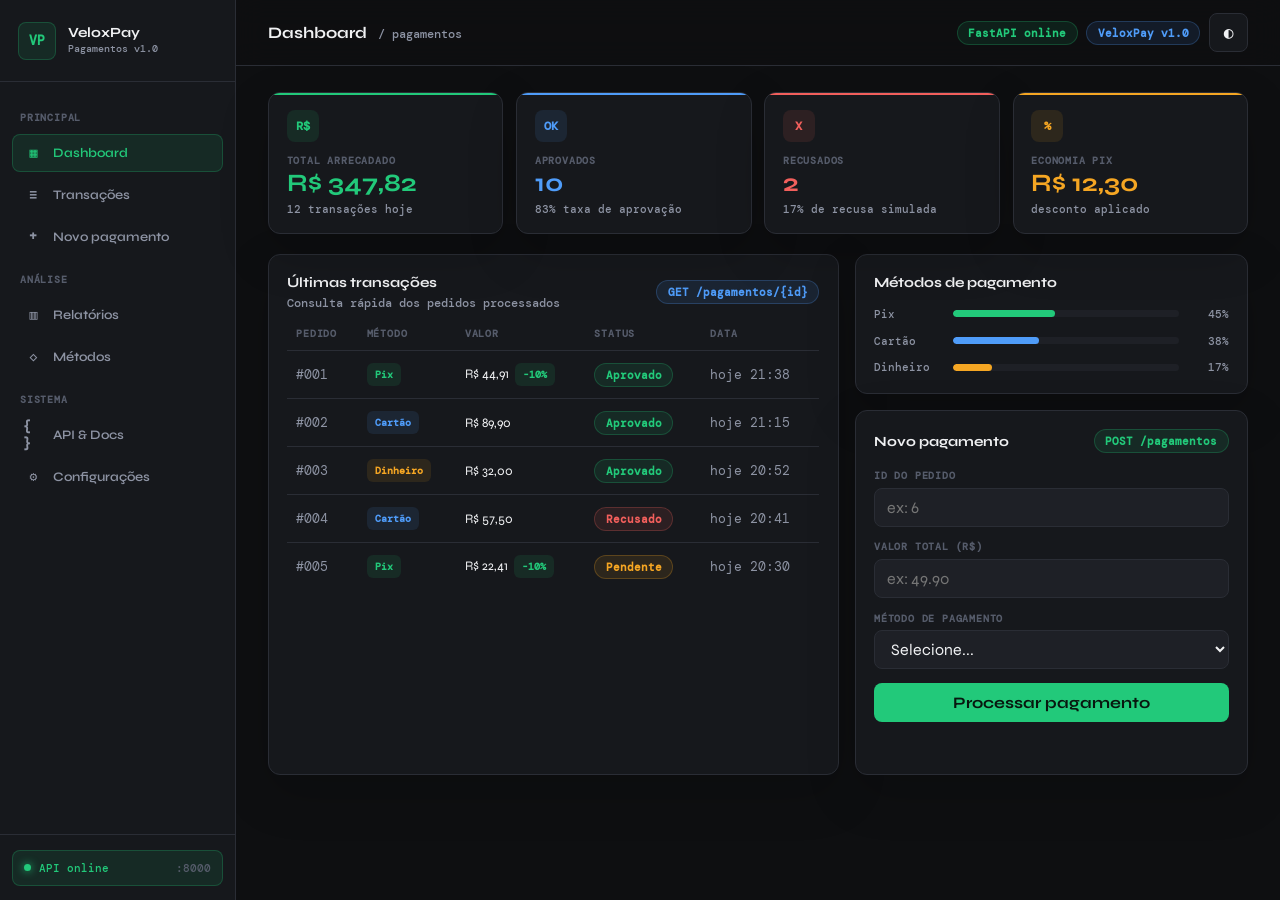
==== veloxpay-frontend/index.html @ e61789ac "Initial VeloxPay project" ====
<!DOCTYPE html>
<html lang="pt-BR">
<head>
  <meta charset="UTF-8">
  <meta name="viewport" content="width=device-width, initial-scale=1.0">
  <title>VeloxPay - API de Pagamentos</title>
  <link rel="preconnect" href="https://fonts.googleapis.com">
  <link rel="preconnect" href="https://fonts.gstatic.com" crossorigin>
  <link href="https://fonts.googleapis.com/css2?family=DM+Mono:wght@400;500&family=Syne:wght@400;500;600;700&display=swap" rel="stylesheet">
  <link rel="stylesheet" href="css/theme.css">
  <link rel="stylesheet" href="css/layout.css">
  <link rel="stylesheet" href="css/components.css">
</head>
<body>
  <aside class="sidebar">
    <a class="brand" href="#dashboard" data-view="dashboard" aria-label="VeloxPay Dashboard">
      <span class="brand-mark">VP</span>
      <span class="brand-copy">
        <strong>VeloxPay</strong>
        <small>Pagamentos v1.0</small>
      </span>
    </a>

    <nav class="nav" aria-label="Navegação principal">
      <span class="nav-label">Principal</span>
      <button class="nav-item active" type="button" data-view="dashboard">
        <span class="nav-icon">▦</span>
        Dashboard
      </button>
      <button class="nav-item" type="button" data-view="dashboard" data-focus="transactions">
        <span class="nav-icon">≡</span>
        Transações
      </button>
      <button class="nav-item" type="button" data-view="dashboard" data-focus="new-payment">
        <span class="nav-icon">+</span>
        Novo pagamento
      </button>

      <span class="nav-label">Análise</span>
      <button class="nav-item" type="button" data-view="relatorios">
        <span class="nav-icon">▥</span>
        Relatórios
      </button>
      <button class="nav-item" type="button" data-view="metodos">
        <span class="nav-icon">◇</span>
        Métodos
      </button>

      <span class="nav-label">Sistema</span>
      <button class="nav-item" type="button" data-view="api-docs">
        <span class="nav-icon">{ }</span>
        API & Docs
      </button>
      <button class="nav-item" type="button" data-view="configuracoes">
        <span class="nav-icon">⚙</span>
        Configurações
      </button>
    </nav>

    <div class="sidebar-footer">
      <div class="api-status">
        <span class="status-dot"></span>
        <span>API online</span>
        <small>:8000</small>
      </div>
    </div>
  </aside>

  <main class="main">
    <header class="topbar">
      <div class="topbar-heading">
        <strong id="viewTitle">Dashboard</strong>
        <span id="viewCrumb">/ pagamentos</span>
      </div>
      <div class="topbar-actions">
        <span class="pill pill-green">FastAPI online</span>
        <span class="pill pill-blue">VeloxPay v1.0</span>
        <button class="icon-button" id="themeToggle" type="button" aria-label="Alternar tema">◐</button>
      </div>
    </header>

    <section class="content" id="viewContainer" aria-live="polite"></section>
  </main>

  <script src="js/api-simulator.js"></script>
  <script src="js/router.js"></script>
  <script src="js/app.js"></script>
</body>
</html>
---- veloxpay-frontend/css/theme.css ----
:root {
  --bg: #0e0f11;
  --surface: #16181c;
  --surface-2: #1e2026;
  --surface-3: #242832;
  --border: #2a2d35;
  --border-strong: #363a44;
  --text: #f0f1f3;
  --muted: #8d93a3;
  --hint: #565c6b;
  --green: #22c97a;
  --green-bg: rgba(34, 201, 122, 0.1);
  --green-border: rgba(34, 201, 122, 0.24);
  --blue: #4f9cf9;
  --blue-bg: rgba(79, 156, 249, 0.1);
  --blue-border: rgba(79, 156, 249, 0.24);
  --amber: #f5a623;
  --amber-bg: rgba(245, 166, 35, 0.1);
  --amber-border: rgba(245, 166, 35, 0.24);
  --red: #f25f5c;
  --red-bg: rgba(242, 95, 92, 0.1);
  --red-border: rgba(242, 95, 92, 0.24);
  --purple: #a78bfa;
  --purple-bg: rgba(167, 139, 250, 0.11);
  --purple-border: rgba(167, 139, 250, 0.26);
  --shadow: 0 18px 50px rgba(0, 0, 0, 0.18);
  --font-display: "Syne", system-ui, sans-serif;
  --font-mono: "DM Mono", ui-monospace, monospace;
  --radius: 8px;
  --radius-lg: 12px;
}

:root[data-theme="light"] {
  --bg: #f5f6f8;
  --surface: #ffffff;
  --surface-2: #eef1f5;
  --surface-3: #e5e9ef;
  --border: #d9dee7;
  --border-strong: #c7ceda;
  --text: #171a20;
  --muted: #626b7c;
  --hint: #8c95a5;
  --shadow: 0 18px 45px rgba(27, 36, 51, 0.08);
}

* {
  box-sizing: border-box;
}

html {
  min-height: 100%;
}

body {
  min-height: 100vh;
  margin: 0;
  background: var(--bg);
  color: var(--text);
  font-family: var(--font-display);
  letter-spacing: 0;
}

button,
input,
select,
textarea {
  font: inherit;
}

button {
  cursor: pointer;
}

a {
  color: inherit;
  text-decoration: none;
}

::selection {
  background: var(--green-bg);
  color: var(--green);
}

::-webkit-scrollbar {
  width: 7px;
  height: 7px;
}

::-webkit-scrollbar-track {
  background: transparent;
}

::-webkit-scrollbar-thumb {
  background: var(--border-strong);
  border-radius: 999px;
}
---- veloxpay-frontend/css/layout.css ----
body {
  display: flex;
}

.sidebar {
  position: sticky;
  top: 0;
  width: 236px;
  height: 100vh;
  display: flex;
  flex-direction: column;
  flex-shrink: 0;
  background: var(--surface);
  border-right: 1px solid var(--border);
}

.brand {
  min-height: 82px;
  padding: 1.35rem 1.15rem;
  display: flex;
  align-items: center;
  gap: 0.7rem;
  border-bottom: 1px solid var(--border);
}

.brand-mark {
  width: 38px;
  height: 38px;
  display: inline-flex;
  align-items: center;
  justify-content: center;
  border-radius: var(--radius);
  background: var(--green-bg);
  border: 1px solid var(--green-border);
  color: var(--green);
  font: 700 13px var(--font-mono);
}

.brand-copy {
  display: grid;
  gap: 2px;
}

.brand-copy strong {
  font-size: 14px;
  line-height: 1;
}

.brand-copy small {
  color: var(--muted);
  font: 500 10px var(--font-mono);
}

.nav {
  flex: 1;
  display: flex;
  flex-direction: column;
  gap: 4px;
  padding: 0.95rem 0.75rem;
}

.nav-label {
  padding: 0.85rem 0.5rem 0.35rem;
  color: var(--hint);
  font: 700 10px var(--font-mono);
  letter-spacing: 0.08em;
  text-transform: uppercase;
}

.nav-item {
  width: 100%;
  min-height: 38px;
  padding: 0 0.65rem;
  display: flex;
  align-items: center;
  gap: 0.6rem;
  border: 1px solid transparent;
  border-radius: var(--radius);
  background: transparent;
  color: var(--muted);
  text-align: left;
  font-size: 13px;
  font-weight: 600;
  transition: background 0.16s ease, border-color 0.16s ease, color 0.16s ease;
}

.nav-item:hover {
  background: var(--surface-2);
  color: var(--text);
}

.nav-item.active {
  background: var(--green-bg);
  border-color: var(--green-border);
  color: var(--green);
}

.nav-icon {
  width: 20px;
  display: inline-flex;
  justify-content: center;
  color: currentColor;
  font: 700 13px var(--font-mono);
}

.sidebar-footer {
  padding: 0.9rem 0.75rem;
  border-top: 1px solid var(--border);
}

.api-status {
  min-height: 36px;
  display: flex;
  align-items: center;
  gap: 0.5rem;
  padding: 0 0.7rem;
  border-radius: var(--radius);
  background: var(--green-bg);
  border: 1px solid var(--green-border);
  color: var(--green);
  font: 500 11px var(--font-mono);
}

.api-status small {
  margin-left: auto;
  color: var(--hint);
  font-size: 11px;
}

.status-dot {
  width: 7px;
  height: 7px;
  border-radius: 50%;
  background: var(--green);
  box-shadow: 0 0 8px var(--green);
  animation: pulse 1.8s ease-in-out infinite;
}

@keyframes pulse {
  50% { opacity: 0.38; }
}

.main {
  min-width: 0;
  flex: 1;
  display: flex;
  flex-direction: column;
}

.topbar {
  position: sticky;
  top: 0;
  z-index: 20;
  min-height: 66px;
  display: flex;
  align-items: center;
  justify-content: space-between;
  gap: 1rem;
  padding: 0 2rem;
  background: color-mix(in srgb, var(--bg) 86%, transparent);
  backdrop-filter: blur(14px);
  border-bottom: 1px solid var(--border);
}

.topbar-heading {
  display: flex;
  align-items: baseline;
  gap: 0.7rem;
}

.topbar-heading strong {
  font-size: 16px;
}

.topbar-heading span {
  color: var(--muted);
  font: 500 12px var(--font-mono);
}

.topbar-actions {
  display: flex;
  align-items: center;
  gap: 0.55rem;
}

.content {
  width: 100%;
  max-width: 1480px;
  padding: 1.6rem 2rem 2.4rem;
  display: flex;
  flex-direction: column;
  gap: 1.25rem;
}

.view-loading,
.view-error {
  min-height: 280px;
  display: grid;
  place-items: center;
  border: 1px dashed var(--border-strong);
  border-radius: var(--radius-lg);
  color: var(--muted);
  font: 500 13px var(--font-mono);
}

@media (max-width: 960px) {
  body {
    display: block;
  }

  .sidebar {
    position: static;
    width: 100%;
    height: auto;
  }

  .brand {
    min-height: 72px;
  }

  .nav {
    display: grid;
    grid-template-columns: repeat(3, minmax(0, 1fr));
    gap: 0.45rem;
  }

  .nav-label {
    display: none;
  }

  .sidebar-footer {
    display: none;
  }

  .topbar {
    position: static;
    padding: 1rem;
    align-items: flex-start;
    flex-direction: column;
  }

  .topbar-actions {
    flex-wrap: wrap;
  }

  .content {
    padding: 1rem;
  }
}

@media (max-width: 620px) {
  .nav {
    grid-template-columns: repeat(2, minmax(0, 1fr));
  }
}
---- veloxpay-frontend/css/components.css ----
.section-grid {
  display: grid;
  grid-template-columns: 1.45fr 1fr;
  gap: 1rem;
}

.stack {
  display: flex;
  flex-direction: column;
  gap: 1rem;
}

.metrics {
  display: grid;
  grid-template-columns: repeat(4, minmax(0, 1fr));
  gap: 0.8rem;
}

.card,
.metric-card {
  background: var(--surface);
  border: 1px solid var(--border);
  border-radius: var(--radius-lg);
  box-shadow: var(--shadow);
}

.metric-card {
  position: relative;
  min-height: 132px;
  padding: 1.1rem;
  overflow: hidden;
}

.metric-card::before {
  content: "";
  position: absolute;
  inset: 0 0 auto;
  height: 2px;
  background: var(--accent, var(--green));
}

.metric-card.green { --accent: var(--green); }
.metric-card.blue { --accent: var(--blue); }
.metric-card.amber { --accent: var(--amber); }
.metric-card.red { --accent: var(--red); }
.metric-card.purple { --accent: var(--purple); }

.metric-icon {
  width: 32px;
  height: 32px;
  display: grid;
  place-items: center;
  margin-bottom: 0.75rem;
  border-radius: var(--radius);
  background: var(--accent-bg, var(--green-bg));
  color: var(--accent, var(--green));
  font: 700 12px var(--font-mono);
}

.metric-card.green .metric-icon { --accent-bg: var(--green-bg); }
.metric-card.blue .metric-icon { --accent-bg: var(--blue-bg); }
.metric-card.amber .metric-icon { --accent-bg: var(--amber-bg); }
.metric-card.red .metric-icon { --accent-bg: var(--red-bg); }
.metric-card.purple .metric-icon { --accent-bg: var(--purple-bg); }

.metric-label,
.form-label,
.table th {
  color: var(--hint);
  font: 700 10px var(--font-mono);
  letter-spacing: 0.08em;
  text-transform: uppercase;
}

.metric-value {
  margin-top: 0.25rem;
  color: var(--accent, var(--text));
  font-size: 25px;
  font-weight: 700;
  line-height: 1;
}

.metric-sub {
  margin-top: 0.35rem;
  color: var(--muted);
  font: 500 11px var(--font-mono);
}

.card {
  padding: 1.15rem;
}

.card-header {
  display: flex;
  align-items: center;
  justify-content: space-between;
  gap: 1rem;
  margin-bottom: 1rem;
}

.card-title {
  display: flex;
  align-items: center;
  gap: 0.5rem;
  color: var(--text);
  font-size: 14px;
  font-weight: 700;
}

.card-subtitle {
  margin-top: 0.25rem;
  color: var(--muted);
  font: 500 12px var(--font-mono);
}

.pill {
  display: inline-flex;
  align-items: center;
  min-height: 24px;
  padding: 0 0.65rem;
  border-radius: 999px;
  font: 600 11px var(--font-mono);
  white-space: nowrap;
}

.pill-green { background: var(--green-bg); color: var(--green); border: 1px solid var(--green-border); }
.pill-blue { background: var(--blue-bg); color: var(--blue); border: 1px solid var(--blue-border); }
.pill-amber { background: var(--amber-bg); color: var(--amber); border: 1px solid var(--amber-border); }
.pill-red { background: var(--red-bg); color: var(--red); border: 1px solid var(--red-border); }
.pill-purple { background: var(--purple-bg); color: var(--purple); border: 1px solid var(--purple-border); }

.table-wrap {
  width: 100%;
  overflow-x: auto;
}

.table {
  width: 100%;
  border-collapse: collapse;
}

.table th {
  padding: 0 0.55rem 0.65rem;
  border-bottom: 1px solid var(--border);
  text-align: left;
}

.table td {
  padding: 0.72rem 0.55rem;
  border-bottom: 1px solid var(--border);
  color: var(--text);
  font-size: 13px;
  vertical-align: middle;
}

.table tbody tr:hover td {
  background: color-mix(in srgb, var(--surface-2) 58%, transparent);
}

.table tbody tr:last-child td {
  border-bottom: 0;
}

.mono {
  font-family: var(--font-mono);
}

.muted {
  color: var(--muted);
}

.tag {
  display: inline-flex;
  align-items: center;
  min-height: 23px;
  padding: 0 0.5rem;
  border-radius: 6px;
  font: 600 10px var(--font-mono);
}

.tag-pix { background: var(--green-bg); color: var(--green); }
.tag-card { background: var(--blue-bg); color: var(--blue); }
.tag-cash { background: var(--amber-bg); color: var(--amber); }

.bar-list {
  display: grid;
  gap: 0.8rem;
}

.bar-row {
  display: grid;
  grid-template-columns: 68px 1fr 38px;
  align-items: center;
  gap: 0.7rem;
}

.bar-label,
.bar-value {
  color: var(--muted);
  font: 500 11px var(--font-mono);
}

.bar-value {
  text-align: right;
}

.bar-track {
  height: 7px;
  overflow: hidden;
  border-radius: 999px;
  background: var(--surface-2);
}

.bar-fill {
  height: 100%;
  border-radius: inherit;
  background: var(--green);
}

.form {
  display: grid;
  gap: 0.85rem;
}

.form-grid {
  display: grid;
  grid-template-columns: repeat(2, minmax(0, 1fr));
  gap: 0.85rem;
}

.form-row {
  display: grid;
  gap: 0.35rem;
}

.input,
.select,
.textarea {
  width: 100%;
  min-height: 39px;
  padding: 0 0.75rem;
  border: 1px solid var(--border);
  border-radius: var(--radius);
  outline: none;
  background: var(--surface-2);
  color: var(--text);
  transition: border-color 0.15s ease, box-shadow 0.15s ease;
}

.textarea {
  min-height: 92px;
  padding-top: 0.75rem;
  resize: vertical;
}

.input:focus,
.select:focus,
.textarea:focus {
  border-color: var(--green);
  box-shadow: 0 0 0 3px var(--green-bg);
}

.button,
.icon-button {
  min-height: 39px;
  display: inline-flex;
  align-items: center;
  justify-content: center;
  gap: 0.45rem;
  border: 1px solid transparent;
  border-radius: var(--radius);
  font-weight: 700;
  transition: transform 0.15s ease, background 0.15s ease, border-color 0.15s ease;
}

.button {
  padding: 0 0.95rem;
  background: var(--green);
  color: #08170f;
}

.button:hover,
.icon-button:hover {
  transform: translateY(-1px);
}

.button.secondary {
  background: var(--surface-2);
  color: var(--text);
  border-color: var(--border);
}

.button.blue {
  background: var(--blue);
  color: #071423;
}

.icon-button {
  width: 39px;
  background: var(--surface);
  color: var(--text);
  border-color: var(--border);
  font-family: var(--font-mono);
}

.form-result {
  min-height: 20px;
  color: var(--muted);
  font: 500 12px var(--font-mono);
}

.endpoint-list,
.method-list,
.settings-list {
  display: grid;
  gap: 0.75rem;
}

.endpoint,
.method-row,
.setting-row {
  display: flex;
  align-items: center;
  justify-content: space-between;
  gap: 1rem;
  padding: 0.85rem;
  border: 1px solid var(--border);
  border-radius: var(--radius);
  background: var(--surface-2);
}

.endpoint-main,
.method-main,
.setting-main {
  display: grid;
  gap: 0.25rem;
}

.endpoint-path,
.setting-main strong,
.method-main strong {
  font-size: 13px;
}

.endpoint-desc,
.setting-main span,
.method-main span {
  color: var(--muted);
  font: 500 11px var(--font-mono);
}

.switch {
  position: relative;
  width: 42px;
  height: 24px;
  flex: 0 0 auto;
}

.switch input {
  position: absolute;
  opacity: 0;
}

.switch span {
  position: absolute;
  inset: 0;
  border-radius: 999px;
  background: var(--surface-3);
  border: 1px solid var(--border);
  transition: background 0.15s ease;
}

.switch span::after {
  content: "";
  position: absolute;
  top: 3px;
  left: 3px;
  width: 16px;
  height: 16px;
  border-radius: 50%;
  background: var(--muted);
  transition: transform 0.15s ease, background 0.15s ease;
}

.switch input:checked + span {
  background: var(--green-bg);
  border-color: var(--green-border);
}

.switch input:checked + span::after {
  transform: translateX(18px);
  background: var(--green);
}

.code-block {
  position: relative;
  overflow: hidden;
  border: 1px solid var(--border);
  border-radius: var(--radius);
  background: #0b0d10;
}

.code-block pre {
  margin: 0;
  padding: 1rem;
  overflow-x: auto;
  color: #d8dee9;
  font: 500 12px/1.6 var(--font-mono);
}

.copy-button {
  position: absolute;
  top: 0.55rem;
  right: 0.55rem;
  min-height: 28px;
  padding: 0 0.55rem;
  border: 1px solid var(--border-strong);
  border-radius: 6px;
  background: var(--surface-2);
  color: var(--text);
  font: 700 10px var(--font-mono);
}

.report-actions {
  display: flex;
  gap: 0.6rem;
  flex-wrap: wrap;
}

@media (max-width: 1080px) {
  .metrics {
    grid-template-columns: repeat(2, minmax(0, 1fr));
  }

  .section-grid {
    grid-template-columns: 1fr;
  }
}

@media (max-width: 620px) {
  .metrics,
  .form-grid {
    grid-template-columns: 1fr;
  }

  .endpoint,
  .method-row,
  .setting-row {
    align-items: flex-start;
    flex-direction: column;
  }
}
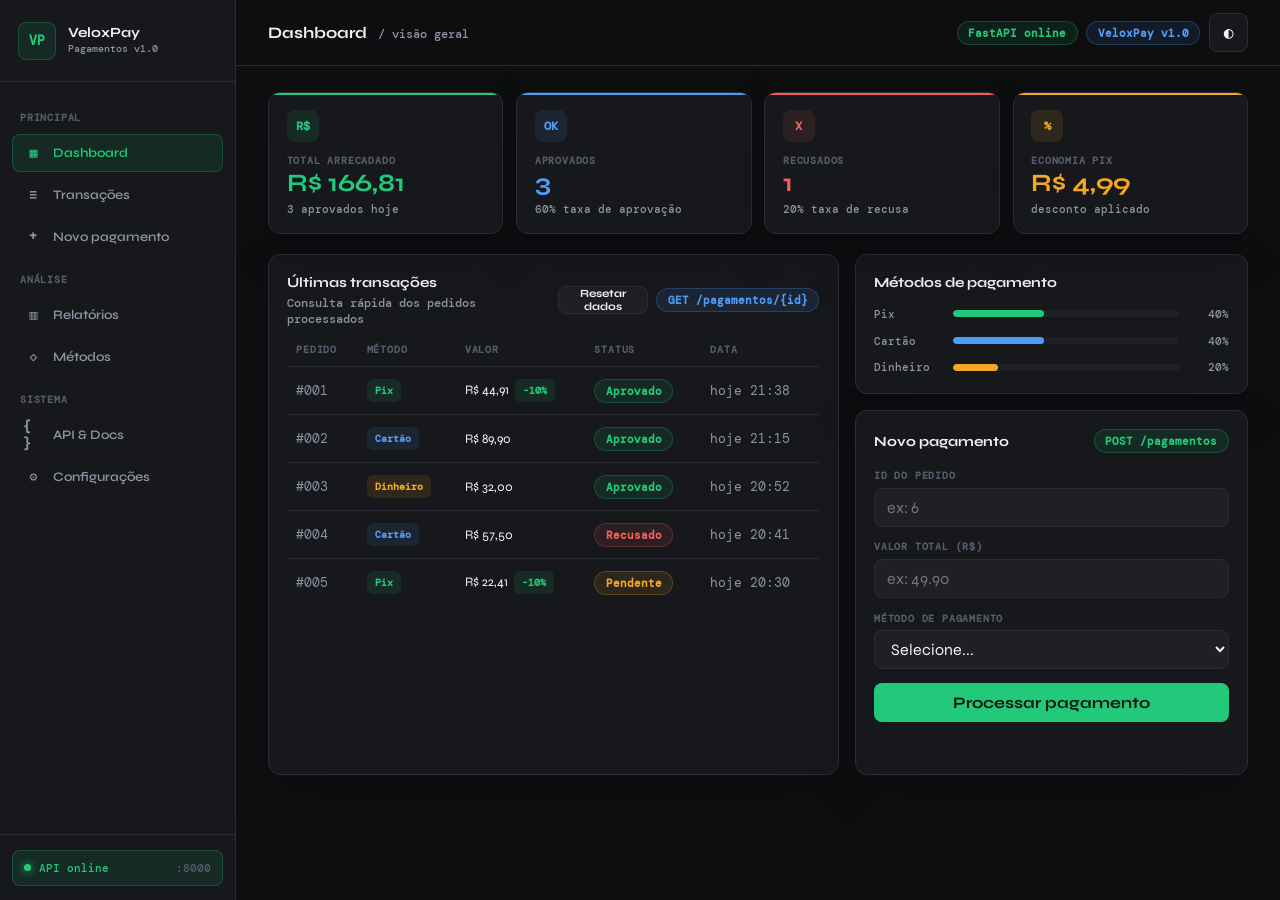
==== commit 633a487b: "Create dedicated Transações and Novo Pagamento views with live calculations and filters" ====
--- a/veloxpay-frontend/index.html
+++ b/veloxpay-frontend/index.html
@@ -27,11 +27,11 @@
         <span class="nav-icon">▦</span>
         Dashboard
       </button>
-      <button class="nav-item" type="button" data-view="dashboard" data-focus="transactions">
+      <button class="nav-item" type="button" data-view="transacoes">
         <span class="nav-icon">≡</span>
         Transações
       </button>
-      <button class="nav-item" type="button" data-view="dashboard" data-focus="new-payment">
+      <button class="nav-item" type="button" data-view="novo-pagamento">
         <span class="nav-icon">+</span>
         Novo pagamento
       </button>
